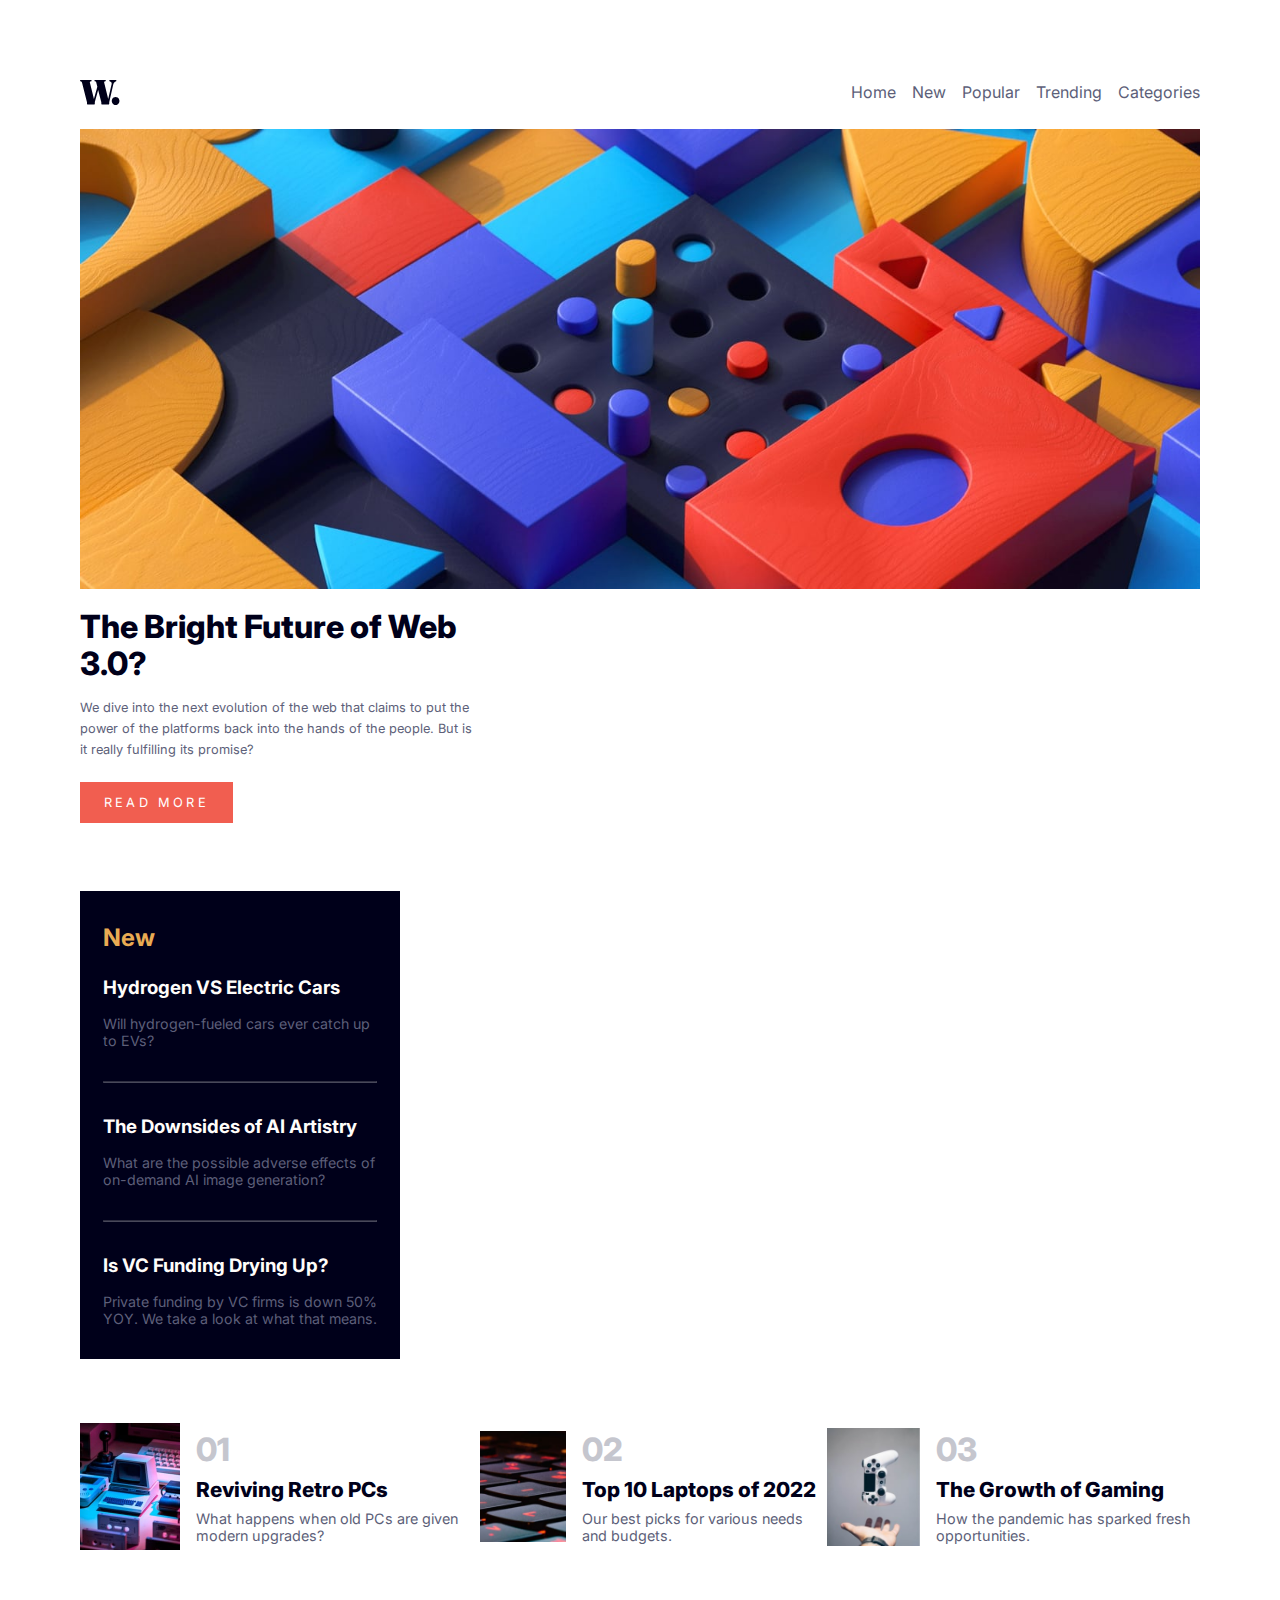
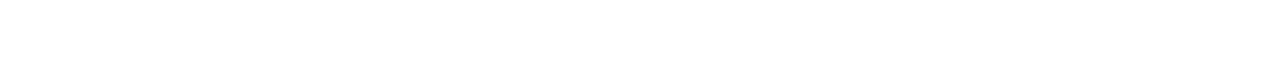
==== index.html @ ea4e9457 "up index" ====
<!DOCTYPE html>
<html lang="pt-br">
<head>
    <meta charset="UTF-8">
    <meta http-equiv="X-UA-Compatible" content="IE=edge">
    <meta name="viewport" content="width=device-width, initial-scale=1.0">
    <link rel="stylesheet" href="style.css">
    <link rel="shortcut icon" href="images/favicon-32x32.png" type="image/x-icon">
    <title>News Homepage</title>
</head>
<body>
    <header>
        <img class="logo" src="images/logo.svg" alt="logo">
        <img class="menu" src="images/icon-menu.svg" alt="menu">
        <div class="menutext">
            <a href="#">Home</a>
            <a href="#">New</a>
            <a href="#">Popular</a>
            <a href="#">Trending</a>
            <a href="#">Categories</a>
        </div>
    </header>
    <main>
        <picture>
            <source media="(max-width: 650px )" class="imgdesk" srcset="images/image-web-3-mobile.jpg">
            <img class="imgmob" src="images/image-web-3-desktop.jpg" alt="image">
        </picture>
        <div class="maininfo">
            <h1>The Bright Future of Web 3.0?</h1>
            <div class="secondinfo">
                <p class="infotext">
                    We dive into the next evolution of the web that claims to put the power of the platforms back into the hands of the people. But is it really fulfilling its promise?
                </p>
                <a class="readmore" href="#">READ MORE</a>
            </div>
        </div>
        <div class="bgnew">
            <div class="infonew">
                <h2>New</h2>
                <h3>Hydrogen VS Electric Cars</h3>
                <p>
                    Will hydrogen-fueled cars ever catch up to EVs?
                </p>
                <hr>
                <h3>The Downsides of AI Artistry</h3>
                <p>
                    What are the possible adverse effects of on-demand AI image generation?
                </p>
                <hr>
                <h3>Is VC Funding Drying Up?</h3>
                <p>
                    Private funding by VC firms is down 50% YOY. We take a look at what that means.
                </p>
            </div>
        </div>
        <div class="subinfo">
            <div class="pic">
                <img src="images/image-retro-pcs.jpg" alt="pic pc">
                <div class="textpic">
                    <p class="number">01</p>
                    <h2>Reviving Retro PCs</h2>
                    <p>What happens when old PCs are given modern upgrades?</p>
                </div>
            </div>
            <div class="pic">
                <img src="images/image-top-laptops.jpg" alt="top laptops">
                <div class="textpic">
                    <p class="number">02</p>
                    <h2>Top 10 Laptops of 2022</h2>
                    <p>Our best picks for various needs and budgets.</p>
                </div>
            </div>
            <div class="pic">
                <img src="images/image-gaming-growth.jpg" alt="">
                <div class="textpic">
                    <p class="number">03</p>
                    <h2>The Growth of Gaming</h2>
                    <p>How the pandemic has sparked fresh opportunities.</p>
                </div>
            </div>
        </div>
    </main>
</body>
</html>
---- style.css ----
@charset "UTF-8";

@import url('https://fonts.googleapis.com/css2?family=Inter:wght@400;700;800&display=swap');

*{
    margin: 0;
    box-sizing: border-box;
    font-family: 'Inter', sans-serif;
}

:root{
--softorange: hsl(35, 77%, 62%);
--softred: hsl(5, 85%, 63%);
--white: hsl(36, 100%, 99%);
--gravishblue: hsl(233, 8%, 79%);
--darkgravishblue: hsl(236, 13%, 42%);
--darkblue: hsl(240, 100%, 5%);
}

/* ---------- MOBILE 375px CONFIG ---------- */ 

@media (min-width:375px){

 /* ------------ HEADER + IMG ------------ */

    body{
        display: flex;
        flex-direction: column;
        margin: 2rem;
    }
    .menutext{
        display: none;
    }
    header{
        display: flex;
        justify-content: space-between;
        align-items: center;
    }
    .logo, .menu{
        width: 2.5rem;
        margin-bottom: 1.5rem;
    }
    .imgmob{
        width: 100%;
        margin-bottom: 1rem;
    }

/* ---------- MAIN TEXT + BUTTON ---------- */

    .maininfo h1{
        width: 80%;
        font-weight: 800;
        color: var(--darkblue);
        margin-bottom: 1rem;
        line-height: 1.9rem;
    }
    .secondinfo{
        margin-bottom: 5rem;
    }
    .infotext{
        color: var(--darkgravishblue);
        width: 95%;
        font-size: 0.8rem;
        line-height: 1.2rem;
        margin-bottom: 1.9rem;
    }
    .readmore{
        letter-spacing: 0.2rem;
        font-size: 0.8rem;
        text-decoration: none;
        color: white;
        background-color: var(--softred);
        padding: 0.8rem 1.5rem;
    }
    .readmore:hover{
        background-color: var(--darkblue);
        cursor: pointer;
    }

/* ------------ INFO NEW ------------ */  
    
    .bgnew{
        background-color: var(--darkblue);
        max-width: 320px;
        margin-bottom: 4rem;
    }
    .infonew{
        padding: 0.5rem 0.8rem;
        max-width: 300px;
        margin: auto;
    }
    .infonew h2{
        color: var(--softorange);
        margin: 1.5rem 0;
    }
    .infonew h3{
        color: var(--white);
        margin-bottom: 1rem;
    }
    .infonew p{
        color: var(--darkgravishblue);
        margin-bottom: 1.5rem;
        font-size: 0.89rem;
    }
    hr{
        max-width: 300px;
        margin: 2rem 0;
        opacity: 0.3;
    }

/* ------------ INFO IMG ------------ */ 
    .subinfo{
        font-size: 0.8rem;
        color: var(--darkgravishblue);
        font-weight: 400;
        
    }
    .subinfo img{
        width: 25%;
        margin-right: 1rem;
    }
    .pic{
        display: flex;
        align-items: center;
        margin-bottom: 2rem;
    }
    .number{
        color: var(--gravishblue);
        font-size: 1.5rem;
        font-weight: 800;
        margin-bottom: 0.5rem;
    }
    .subinfo h2{
        font-size: 1rem;
        font-weight: 800;
        color: var(--darkblue);
        margin-bottom: 0.5rem;
    }
}

/* ------------ INFO IMG ------------ */ 
/* ---------- MOBILE 650px CONFIG ---------- */

@media (min-width:650px) {
    body{
        display: flex;
        flex-direction: column;
        margin: 2rem;
    }
    .menutext{
        display: flex;
    }
    header{
        display: flex;
        align-items: center;
    }
    .menutext a{
        margin-bottom: 1.5rem;
        text-decoration: none;
        margin-left: 1rem;
        color: var(--darkgravishblue);
    }
    .menu{
        display: none;
    }
    .subinfo img{
        max-width: 40%;
        margin-right: 1rem;
    }
    .subinfo{
        display: flex;
        font-size: 0.5rem;
        color: var(--darkgravishblue);
        font-weight: 400; 
    }
    .pic{
        display: flex;
        align-items: center;
        margin-bottom: 2rem;
    }
    .number{
        color: var(--gravishblue);
        font-size: 1rem;
        font-weight: 800;
        margin-bottom: 0.5rem;
    }
    .subinfo h2{
        font-size: 0.8rem;
        font-weight: 800;
        color: var(--darkblue);
        margin-bottom: 0.5rem;
    }
} 

/* ---------- MOBILE 950px CONFIG ---------- */

@media (min-width:950px) {
    

/* ---------- MAIN TEXT + BUTTON ---------- */

    .maininfo h1{
        width: 35%;
        line-height: 2.3rem;
    }
    .infotext{
        width: 35%;
        line-height: 1.3rem;
    }
    .readmore{
        letter-spacing: 0.2rem;
        font-size: 0.8rem;
        text-decoration: none;
        color: white;
        background-color: var(--softred);
        padding: 0.8rem 1.5rem;
    }
    .readmore:hover{
        background-color: var(--darkblue);
        cursor: pointer;
    }

/* ---------- INFO NEW ---------- */
    .bgnew{
        background-color: var(--darkblue);
        max-width: 320px;
        margin-bottom: 4rem;
    }
    .infonew{
        padding: 0.5rem 0.8rem;
        max-width: 300px;
        margin: auto;
    }
    .infonew h2{
        color: var(--softorange);
        margin: 1.5rem 0;
    }
    .infonew h3{
        color: var(--white);
        margin-bottom: 1rem;
    }
    .infonew p{
        color: var(--darkgravishblue);
        margin-bottom: 1.5rem;
        font-size: 0.89rem;
    }
    hr{
        max-width: 300px;
        margin: 2rem 0;
        opacity: 0.3;
    }

    /* ---------- "footer" pics ---------- */

    .subinfo{
        font-size: 0.8rem;
        color: var(--darkgravishblue);
        font-weight: 400;
        
    }
    .subinfo img{
        width: 25%;
        margin-right: 1rem;
    }
    .pic{
        display: flex;
        align-items: center;
        margin-bottom: 2rem;
    }
    .number{
        color: var(--gravishblue);
        font-size: 1.5rem;
        font-weight: 800;
        margin-bottom: 0.5rem;
    }
    .subinfo h2{
        font-size: 1rem;
        font-weight: 800;
        color: var(--darkblue);
        margin-bottom: 0.5rem;
    }
}

/* ------------ INFO IMG ------------ */ 
/* ---------- MOBILE 650px CONFIG ---------- */

@media (min-width:650px) {
    body{
        display: flex;
        flex-direction: column;
        margin: 5rem;
    }
    .menutext{
        display: flex;
    }
    header{
        display: flex;
        align-items: center;
    }
    .menutext a{
        margin-bottom: 1.5rem;
        text-decoration: none;
        margin-left: 1rem;
        color: var(--darkgravishblue);
    }
    .menu{
        display: none;
    }
    .subinfo img{
        max-width: 40%;
        margin-right: 1rem;
    }
    .subinfo{
        display: flex;
        font-size: 0.9rem;
        color: var(--darkgravishblue);
        font-weight: 400; 
    }
    .pic{
        display: flex;
        align-items: center;
        margin-bottom: 2rem;
    }
    .number{
        color: var(--gravishblue);
        font-size: 2rem;
        font-weight: 800;
        margin-bottom: 0.5rem;
    }
    .subinfo h2{
        font-size: 1.3rem;
        font-weight: 800;
        color: var(--darkblue);
        margin-bottom: 0.5rem;
    }
}
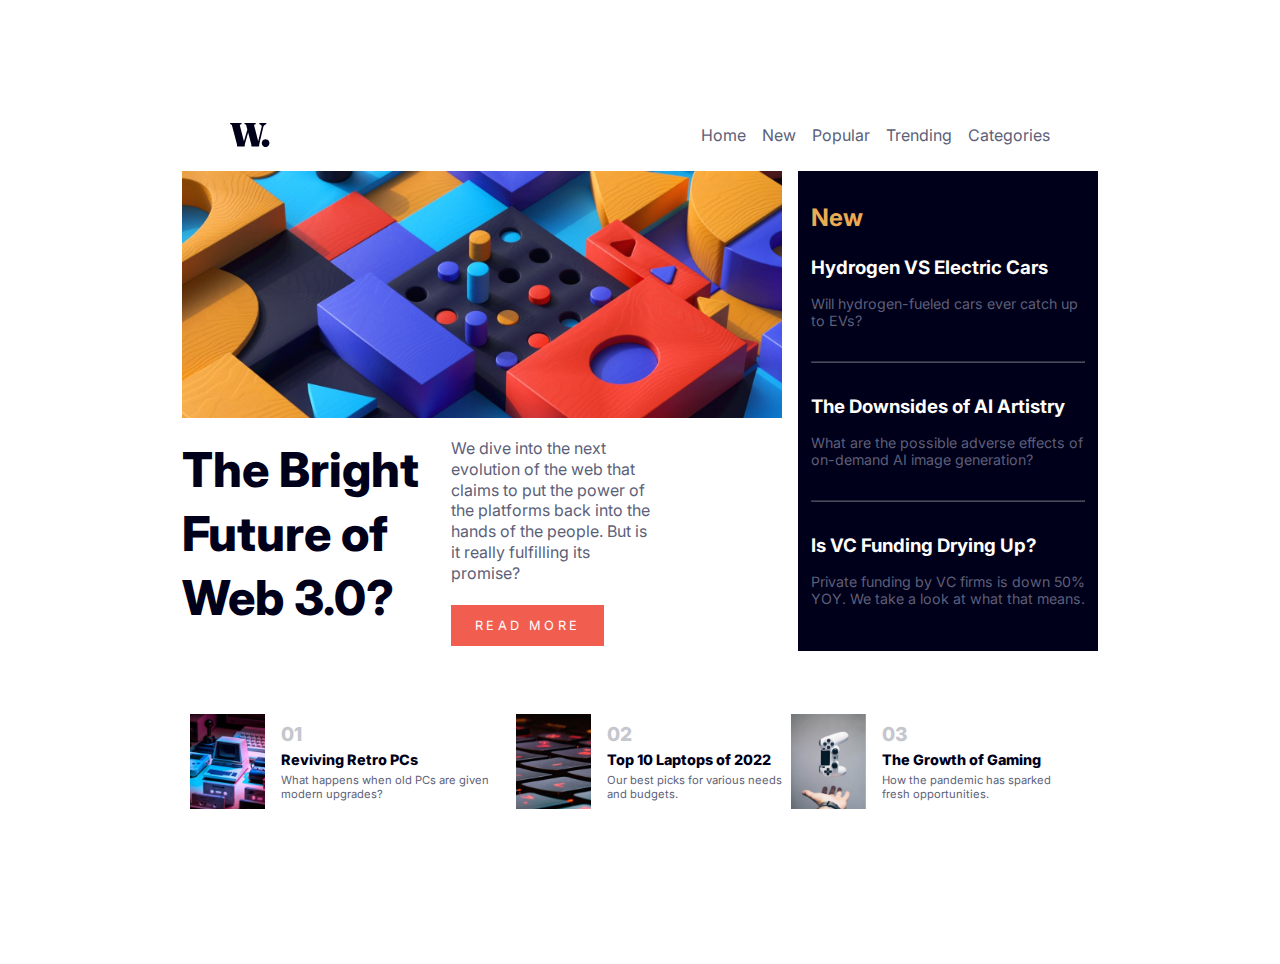
==== commit a685e4c6: "closure" ====
--- a/index.html
+++ b/index.html
@@ -21,36 +21,41 @@
         </div>
     </header>
     <main>
-        <picture>
-            <source media="(max-width: 650px )" class="imgdesk" srcset="images/image-web-3-mobile.jpg">
-            <img class="imgmob" src="images/image-web-3-desktop.jpg" alt="image">
-        </picture>
-        <div class="maininfo">
-            <h1>The Bright Future of Web 3.0?</h1>
-            <div class="secondinfo">
-                <p class="infotext">
-                    We dive into the next evolution of the web that claims to put the power of the platforms back into the hands of the people. But is it really fulfilling its promise?
-                </p>
-                <a class="readmore" href="#">READ MORE</a>
-            </div>
+        <div class="aligndsk">
+        <div class="alignmainpic">
+            <picture>
+                <source media="(max-width: 650px )" class="imgdesk" srcset="images/image-web-3-mobile.jpg">
+                <img class="imgmob" src="images/image-web-3-desktop.jpg" alt="image">
+            </picture>
+            
+                <div class="maininfo">
+                    <h1>The Bright Future of Web 3.0?</h1>
+                    <div class="secondinfo">
+                        <p class="infotext">
+                            We dive into the next evolution of the web that claims to put the power of the platforms back into the hands of the people. But is it really fulfilling its promise?
+                        </p>
+                        <a class="readmore" href="#">READ MORE</a>
+                    </div>
+                </div>
         </div>
-        <div class="bgnew">
-            <div class="infonew">
-                <h2>New</h2>
-                <h3>Hydrogen VS Electric Cars</h3>
-                <p>
-                    Will hydrogen-fueled cars ever catch up to EVs?
-                </p>
-                <hr>
-                <h3>The Downsides of AI Artistry</h3>
-                <p>
-                    What are the possible adverse effects of on-demand AI image generation?
-                </p>
-                <hr>
-                <h3>Is VC Funding Drying Up?</h3>
-                <p>
-                    Private funding by VC firms is down 50% YOY. We take a look at what that means.
-                </p>
+            <div class="bgnew">
+                <div class="infonew">
+                    <h2>New</h2>
+                    <h3>Hydrogen VS Electric Cars</h3>
+                    <p>
+                        Will hydrogen-fueled cars ever catch up to EVs?
+                    </p>
+                    <hr>
+                    <h3>The Downsides of AI Artistry</h3>
+                    <p>
+                        What are the possible adverse effects of on-demand AI image generation?
+                    </p>
+                    <hr>
+                    <h3>Is VC Funding Drying Up?</h3>
+                    <p>
+                        Private funding by VC firms is down 50% YOY. We take a look at what that means.
+                    </p>
+                </div>
             </div>
         </div>
         <div class="subinfo">
--- a/style.css
+++ b/style.css
@@ -164,19 +164,31 @@
         display: none;
     }
     .subinfo img{
-        max-width: 40%;
-        margin-right: 1rem;
+        
+        max-width: 75px;
+        width: 100%;
+        margin-right: 0.8rem;
     }
     .subinfo{
-        display: flex;
-        font-size: 0.5rem;
+        max-width: 800px;
+        margin: auto;
+        display: flex;
+        font-size: 0.8rem;
         color: var(--darkgravishblue);
         font-weight: 400; 
     }
-    .pic{
-        display: flex;
-        align-items: center;
-        margin-bottom: 2rem;
+    .pic, .textpic{
+        display: flex;
+        justify-content: center;
+        align-items: center;
+        margin-bottom: 0;
+    }
+    .textpic{
+        margin-right: 0.5rem;
+        display: flex;
+        flex-direction: column;
+        justify-content: center;
+        align-items: flex-start;
     }
     .number{
         color: var(--gravishblue);
@@ -198,13 +210,41 @@
     
 
 /* ---------- MAIN TEXT + BUTTON ---------- */
-
+    body{
+        display: flex;
+        justify-content: center;
+        align-items: center;
+        min-height: 100vh;
+    }
+    header{
+        max-width: 820px;
+        width: 100%;
+    }
+    .imgmob{
+        width: 600px;
+        margin-right: 1rem;
+    }
+    .aligndsk{
+        display: flex;
+    }
+    .maininfo{
+        display: flex;
+        justify-content: center;
+        max-width: 480px;
+    }
+    .alignmainpic{
+        display: flex;
+        flex-direction: column;
+    }
     .maininfo h1{
-        width: 35%;
-        line-height: 2.3rem;
+        margin-right: 1.2rem;
+        max-width: 250px;
+        font-size: 3rem;
+        line-height: 4rem;
     }
     .infotext{
-        width: 35%;
+        font-size: 1rem;
+        max-width: 240px;
         line-height: 1.3rem;
     }
     .readmore{
@@ -223,8 +263,9 @@
 /* ---------- INFO NEW ---------- */
     .bgnew{
         background-color: var(--darkblue);
+        max-height: 480px;
         max-width: 320px;
-        margin-bottom: 4rem;
+        margin-bottom: 1rem;
     }
     .infonew{
         padding: 0.5rem 0.8rem;
@@ -253,13 +294,15 @@
     /* ---------- "footer" pics ---------- */
 
     .subinfo{
-        font-size: 0.8rem;
+        font-size: 0.7rem;
         color: var(--darkgravishblue);
         font-weight: 400;
+        max-width: 900px;
+        margin: auto;
         
     }
     .subinfo img{
-        width: 25%;
+        width: 95px;
         margin-right: 1rem;
     }
     .pic{
@@ -269,71 +312,16 @@
     }
     .number{
         color: var(--gravishblue);
-        font-size: 1.5rem;
-        font-weight: 800;
-        margin-bottom: 0.5rem;
+        font-size: 1.2rem;
+        font-weight: 800;
+        margin-bottom: 0.3rem;
     }
     .subinfo h2{
-        font-size: 1rem;
+        font-size: 0.9rem;
         font-weight: 800;
         color: var(--darkblue);
-        margin-bottom: 0.5rem;
+        margin-bottom: 0.3rem;
     }
 }
 
 /* ------------ INFO IMG ------------ */ 
-/* ---------- MOBILE 650px CONFIG ---------- */
-
-@media (min-width:650px) {
-    body{
-        display: flex;
-        flex-direction: column;
-        margin: 5rem;
-    }
-    .menutext{
-        display: flex;
-    }
-    header{
-        display: flex;
-        align-items: center;
-    }
-    .menutext a{
-        margin-bottom: 1.5rem;
-        text-decoration: none;
-        margin-left: 1rem;
-        color: var(--darkgravishblue);
-    }
-    .menu{
-        display: none;
-    }
-    .subinfo img{
-        max-width: 40%;
-        margin-right: 1rem;
-    }
-    .subinfo{
-        display: flex;
-        font-size: 0.9rem;
-        color: var(--darkgravishblue);
-        font-weight: 400; 
-    }
-    .pic{
-        display: flex;
-        align-items: center;
-        margin-bottom: 2rem;
-    }
-    .number{
-        color: var(--gravishblue);
-        font-size: 2rem;
-        font-weight: 800;
-        margin-bottom: 0.5rem;
-    }
-    .subinfo h2{
-        font-size: 1.3rem;
-        font-weight: 800;
-        color: var(--darkblue);
-        margin-bottom: 0.5rem;
-    }
-}
-
-
-
